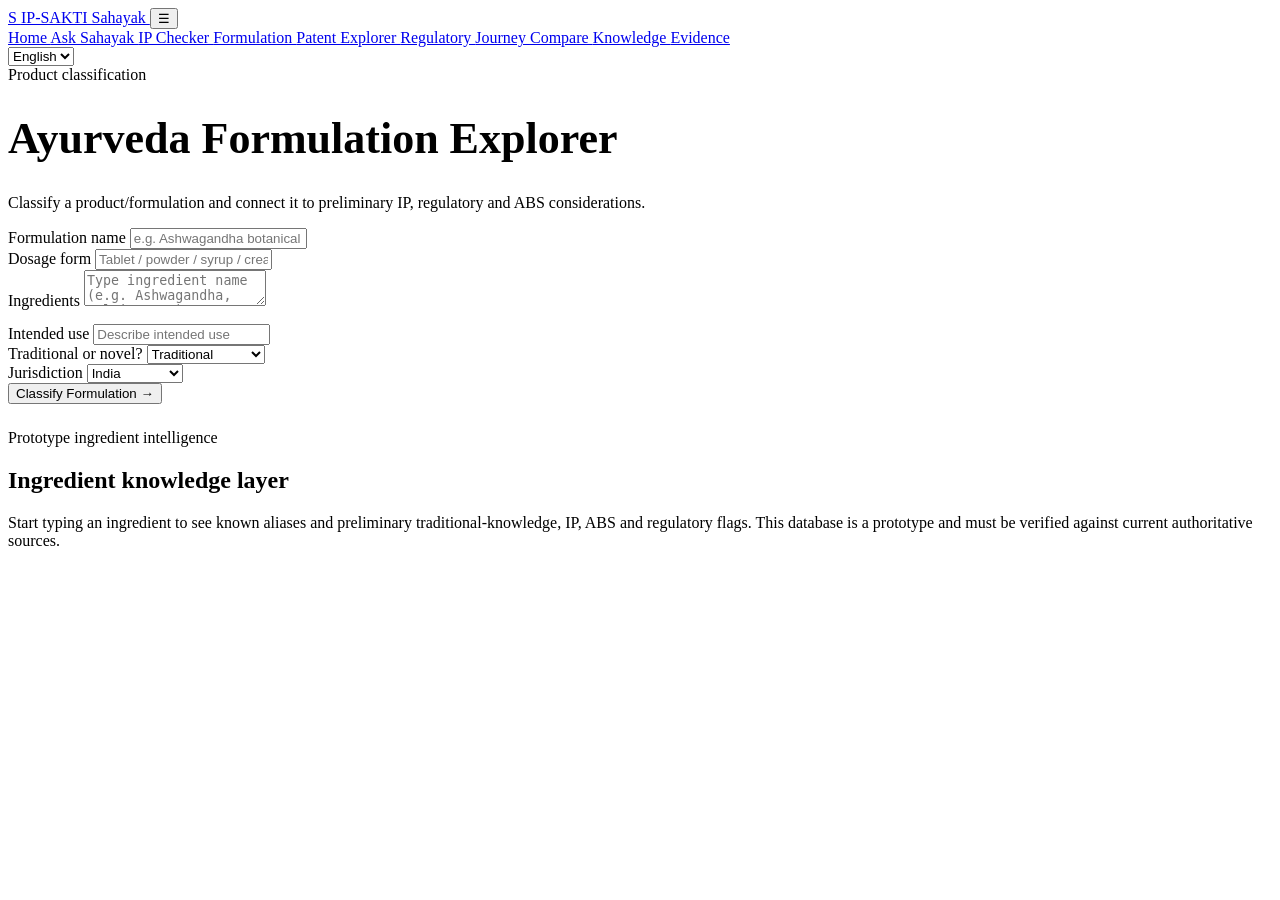
==== formulation.html @ 41cad44d "Add files via upload" ====
<!DOCTYPE html>
<html lang="en">
 <head>
  <meta charset="utf-8"/>
  <meta content="width=device-width,initial-scale=1" name="viewport"/>
  <title>
   Formulation Explorer | IP-SAKTI Sahayak
  </title>
  <meta content="IP-SAKTI Sahayak — source-grounded AI guidance for Ayurveda IP and regulatory pathways." name="description"/>
  <link href="css/style.css" rel="stylesheet"/>
 </head>
 <body>
  <header class="navbar">
   <div class="container nav-inner">
    <a class="brand" href="index.html">
     <span class="brand-mark">
      S
     </span>
     <span>
      IP-SAKTI Sahayak
     </span>
    </a>
    <button class="mobile-toggle">
     ☰
    </button>
    <nav class="nav-links">
     <a class="" href="index.html">
      Home
     </a>
     <a class="" href="ask-sahayak.html">
      Ask Sahayak
     </a>
     <a class="" href="ip-checker.html">
      IP Checker
     </a>
     <a class="active" href="formulation.html">
      Formulation
     </a>
     <a class="" href="patent-explorer.html">
      Patent Explorer
     </a>
     <a class="" href="regulatory-navigator.html">
      Regulatory
     </a>
     <a class="" href="regulatory-journey.html">
      Journey
     </a>
     <a class="" href="comparison.html">
      Compare
     </a>
     <a class="" href="knowledge-explorer.html">
      Knowledge
     </a>
     <a class="" href="evidence.html">
      Evidence
     </a>
    </nav>
    <select aria-label="Language" class="lang-select" id="language">
     <option>
      English
     </option>
     <option>
      हिन्दी
     </option>
    </select>
   </div>
  </header>
  <main class="section">
   <div class="container">
    <div class="section-head">
     <div>
      <div class="kicker">
       Product classification
      </div>
      <h1 style="font-size:44px">
       Ayurveda Formulation Explorer
      </h1>
      <p>
       Classify a product/formulation and connect it to preliminary IP, regulatory and ABS considerations.
      </p>
     </div>
    </div>
    <div class="card form-card">
     <div class="form-grid">
      <div class="field">
       <label>
        Formulation name
       </label>
       <input id="fName" placeholder="e.g. Ashwagandha botanical tablet"/>
      </div>
      <div class="field">
       <label>
        Dosage form
       </label>
       <input id="fDose" placeholder="Tablet / powder / syrup / cream"/>
      </div>
      <div class="field full">
       <label>
        Ingredients
       </label>
       <textarea id="fIngredients" placeholder="Type ingredient name (e.g. Ashwagandha, Tulsi, Neem)…"></textarea>
       <div id="ingredientSuggestions" style="display:grid;gap:6px;margin-top:6px">
       </div>
       <div id="ingredientChips" style="display:flex;gap:7px;flex-wrap:wrap;margin-top:8px">
       </div>
      </div>
      <div class="field">
       <label>
        Intended use
       </label>
       <input id="fUse" placeholder="Describe intended use"/>
      </div>
      <div class="field">
       <label>
        Traditional or novel?
       </label>
       <select id="fNovel">
        <option>
         Traditional
        </option>
        <option>
         Novel / modified
        </option>
        <option>
         Unknown
        </option>
       </select>
      </div>
      <div class="field">
       <label>
        Jurisdiction
       </label>
       <select id="fJurisdiction">
        <option>
         India
        </option>
        <option>
         International
        </option>
       </select>
      </div>
     </div>
     <button class="btn" id="fBtn">
      Classify Formulation →
     </button>
     <div class="result card" id="fResult">
     </div>
    </div>
   </div>
   <section class="section" style="padding:25px 0 0">
    <div class="container">
     <div class="card form-card">
      <div class="kicker">
       Prototype ingredient intelligence
      </div>
      <h2>
       Ingredient knowledge layer
      </h2>
      <p class="muted">
       Start typing an ingredient to see known aliases and preliminary traditional-knowledge, IP, ABS and regulatory flags. This database is a prototype and must be verified against current authoritative sources.
      </p>
     </div>
    </div>
   </section>
  </main>
  <!-- Shared API helpers: apiGet, apiPost, escapeHtml and source rendering -->
  <script src="js/main.js"></script>
  <script>
   let ingredientCatalog=[];
let selectedIngredients=[];

function renderIngredientChips(){
 const wrap=document.getElementById("ingredientChips");
 wrap.innerHTML=selectedIngredients.map(x=>`<span class="pill">${escapeHtml(x)} <button type="button" onclick="removeIngredient('${escapeHtml(x).replace(/'/g,"&#039;")}')" style="border:0;background:transparent;color:inherit;font-weight:900">×</button></span>`).join("");
}
function removeIngredient(name){
 selectedIngredients=selectedIngredients.filter(x=>x!==name);
 document.getElementById("fIngredients").value=selectedIngredients.join(", ");
 renderIngredientChips();
}
function showIngredientSuggestions(value){
 const box=document.getElementById("ingredientSuggestions");
 const q=value.trim().toLowerCase();
 if(!q){box.innerHTML="";return;}
 const matches=ingredientCatalog.filter(x=>
   (x.name+" "+x.aliases.join(" ")).toLowerCase().includes(q)
 ).slice(0,6);
 box.innerHTML=matches.map(x=>`<button type="button" class="source" style="display:block;width:100%;text-align:left;border:1px solid var(--border);background:#fff;cursor:pointer" onclick="pickIngredient('${escapeHtml(x.name).replace(/'/g,"&#039;")}')"><strong>${escapeHtml(x.name)}</strong><span class="muted">${escapeHtml(x.aliases.join(", "))}</span></button>`).join("");
}
function pickIngredient(name){
 if(!selectedIngredients.includes(name)) selectedIngredients.push(name);
 document.getElementById("fIngredients").value=selectedIngredients.join(", ");
 document.getElementById("ingredientSuggestions").innerHTML="";
 renderIngredientChips();
}
document.addEventListener("DOMContentLoaded",async()=>{
 try{
   const d=await apiGet("/ingredients"); ingredientCatalog=d.items||[];
 }catch(e){}
 document.getElementById("fIngredients").addEventListener("input",e=>showIngredientSuggestions(e.target.value));

 document.getElementById("fBtn").onclick=async()=>{
  const result=document.getElementById("fResult");
  result.classList.add("show");result.innerHTML='<div class="loading"><span class="dot"></span> Matching ingredients and classifying formulation…</div>';
  try{
   const d=await apiPost("/classify",{
    name:document.getElementById("fName").value,
    dosage_form:document.getElementById("fDose").value,
    ingredients:document.getElementById("fIngredients").value,
    intended_use:document.getElementById("fUse").value,
    novelty:document.getElementById("fNovel").value,
    jurisdiction:document.getElementById("fJurisdiction").value
   });
   const ingredientCards=(d.matched_ingredients||[]).map(x=>`
    <div class="card">
      <div class="result-header"><h3>🌿 ${escapeHtml(x.name)}</h3><span class="pill">Matched</span></div>
      <p class="muted"><b>Also known as:</b> ${escapeHtml(x.aliases.join(", "))}</p>
      <p class="muted"><b>Part used:</b> ${escapeHtml(x.part_used)} · <b>Common forms:</b> ${escapeHtml(x.common_forms.join(", "))}</p>
      <p><b>Traditional context:</b> ${escapeHtml(x.traditional_context)}</p>
      <p><b>IP:</b> ${escapeHtml(x.ip_flag)}</p>
      <p><b>ABS:</b> ${escapeHtml(x.abs_flag)}</p>
      <p><b>Regulatory:</b> ${escapeHtml(x.regulatory_flag)}</p>
    </div>`).join("");

   result.innerHTML=`<div class="result-header"><h2>${escapeHtml(d.category)}</h2><span class="pill">${escapeHtml(d.confidence)} confidence</span></div>
   <p>${escapeHtml(d.explanation)}</p>
   ${ingredientCards?`<h3 style="margin-top:22px">Detected ingredients</h3><div class="grid grid-2">${ingredientCards}</div>`:"<div class='notice' style='margin-top:20px'>No known ingredient was confidently matched in the prototype database. You can still enter the ingredient manually and verify it against authoritative sources.</div>"}
   <div class="grid grid-3" style="margin-top:20px">
     <div class="card"><h3>Regulatory</h3><p class="muted">${escapeHtml(d.regulatory)}</p></div>
     <div class="card"><h3>IP posture</h3><p class="muted">${escapeHtml(d.ip)}</p></div>
     <div class="card"><h3>ABS / TK</h3><p class="muted">${escapeHtml(d.abs)}</p></div>
   </div>
   <h3 style="margin-top:22px">Next steps</h3><ol>${d.next_steps.map(x=>`<li>${escapeHtml(x)}</li>`).join("")}</ol>
   ${sourcesHtml(d.sources)}`;
  }catch(e){result.innerHTML='<div class="notice">'+escapeHtml(e.message)+'</div>';}
 };
});
  </script>
 </body>
</html>
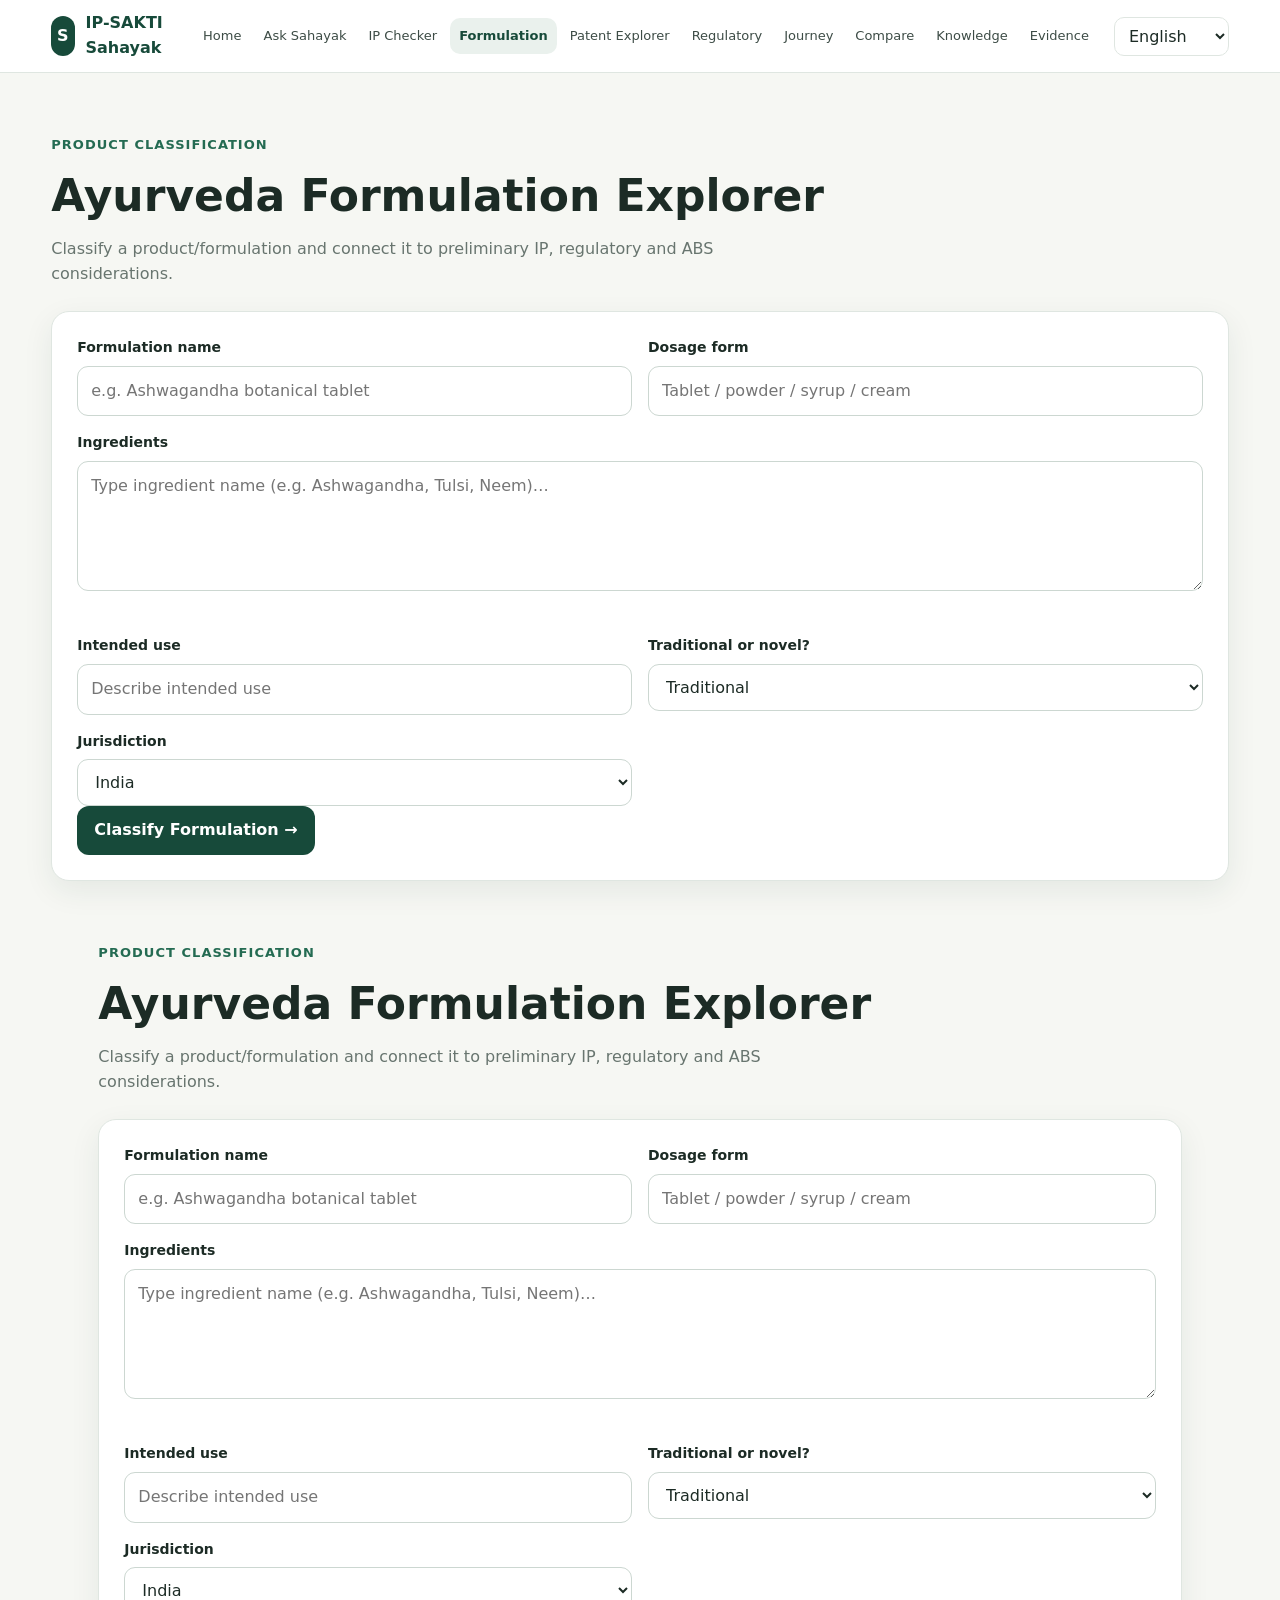
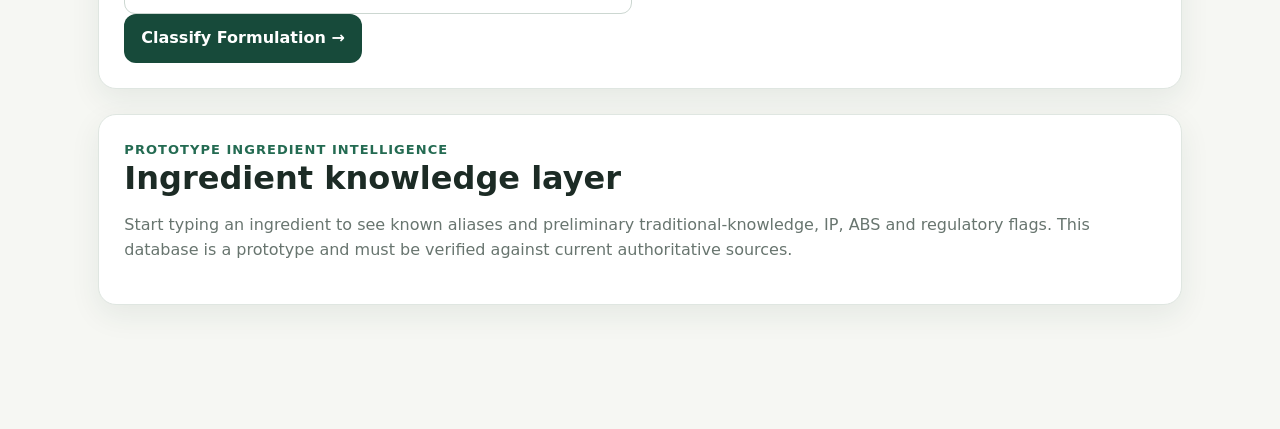
==== commit 2ef108be: "Update formulation.html" ====
--- a/formulation.html
+++ b/formulation.html
@@ -1,241 +1,1048 @@
 <!DOCTYPE html>
 <html lang="en">
- <head>
-  <meta charset="utf-8"/>
-  <meta content="width=device-width,initial-scale=1" name="viewport"/>
+
+<head>
+  <meta charset="utf-8">
+  <meta
+    content="width=device-width,initial-scale=1"
+    name="viewport"
+  >
+
   <title>
-   Formulation Explorer | IP-SAKTI Sahayak
+    Formulation Explorer | IP-SAKTI Sahayak
   </title>
-  <meta content="IP-SAKTI Sahayak — source-grounded AI guidance for Ayurveda IP and regulatory pathways." name="description"/>
-  <link href="css/style.css" rel="stylesheet"/>
- </head>
- <body>
+
+  <meta
+    content="IP-SAKTI Sahayak — source-grounded AI guidance for Ayurveda IP and regulatory pathways."
+    name="description"
+  >
+
+  <link
+    href="css/style.css"
+    rel="stylesheet"
+  >
+</head>
+
+
+<body>
+
+  <!-- =========================
+       NAVBAR
+       ========================= -->
+
   <header class="navbar">
-   <div class="container nav-inner">
-    <a class="brand" href="index.html">
-     <span class="brand-mark">
-      S
-     </span>
-     <span>
-      IP-SAKTI Sahayak
-     </span>
-    </a>
-    <button class="mobile-toggle">
-     ☰
-    </button>
-    <nav class="nav-links">
-     <a class="" href="index.html">
-      Home
-     </a>
-     <a class="" href="ask-sahayak.html">
-      Ask Sahayak
-     </a>
-     <a class="" href="ip-checker.html">
-      IP Checker
-     </a>
-     <a class="active" href="formulation.html">
-      Formulation
-     </a>
-     <a class="" href="patent-explorer.html">
-      Patent Explorer
-     </a>
-     <a class="" href="regulatory-navigator.html">
-      Regulatory
-     </a>
-     <a class="" href="regulatory-journey.html">
-      Journey
-     </a>
-     <a class="" href="comparison.html">
-      Compare
-     </a>
-     <a class="" href="knowledge-explorer.html">
-      Knowledge
-     </a>
-     <a class="" href="evidence.html">
-      Evidence
-     </a>
-    </nav>
-    <select aria-label="Language" class="lang-select" id="language">
-     <option>
-      English
-     </option>
-     <option>
-      हिन्दी
-     </option>
-    </select>
-   </div>
+
+    <div class="container nav-inner">
+
+      <a
+        class="brand"
+        href="index.html"
+      >
+        <span class="brand-mark">
+          S
+        </span>
+
+        <span>
+          IP-SAKTI Sahayak
+        </span>
+      </a>
+
+
+      <button
+        class="mobile-toggle"
+        type="button"
+      >
+        ☰
+      </button>
+
+
+      <nav class="nav-links">
+
+        <a href="index.html">
+          Home
+        </a>
+
+        <a href="ask-sahayak.html">
+          Ask Sahayak
+        </a>
+
+        <a href="ip-checker.html">
+          IP Checker
+        </a>
+
+        <a
+          class="active"
+          href="formulation.html"
+        >
+          Formulation
+        </a>
+
+        <a href="patent-explorer.html">
+          Patent Explorer
+        </a>
+
+        <a href="regulatory-navigator.html">
+          Regulatory
+        </a>
+
+        <a href="regulatory-journey.html">
+          Journey
+        </a>
+
+        <a href="comparison.html">
+          Compare
+        </a>
+
+        <a href="knowledge-explorer.html">
+          Knowledge
+        </a>
+
+        <a href="evidence.html">
+          Evidence
+        </a>
+
+      </nav>
+
+
+      <select
+        aria-label="Language"
+        class="lang-select"
+        id="language"
+      >
+        <option value="English">
+          English
+        </option>
+
+        <option value="Hindi">
+          हिन्दी
+        </option>
+      </select>
+
+    </div>
+
   </header>
+
+
+  <!-- =========================
+       MAIN CONTENT
+       ========================= -->
+
   <main class="section">
-   <div class="container">
-    <div class="section-head">
-     <div>
-      <div class="kicker">
-       Product classification
+
+    <div class="container">
+
+      <div class="section-head">
+
+        <div>
+
+          <div class="kicker">
+            Product classification
+          </div>
+
+          <h1 style="font-size:44px">
+            Ayurveda Formulation Explorer
+          </h1>
+
+          <p>
+            Classify a product/formulation and connect it
+            to preliminary IP, regulatory and ABS considerations.
+          </p>
+
+        </div>
+
       </div>
-      <h1 style="font-size:44px">
-       Ayurveda Formulation Explorer
-      </h1>
-      <p>
-       Classify a product/formulation and connect it to preliminary IP, regulatory and ABS considerations.
-      </p>
-     </div>
+
+
+      <!-- =========================
+           FORMULATION FORM
+           ========================= -->
+
+      <div class="card form-card">
+
+        <div class="form-grid">
+
+
+          <!-- FORMULATION NAME -->
+
+          <div class="field">
+
+            <label>
+              Formulation name
+            </label>
+
+            <input
+              id="fName"
+              type="text"
+              placeholder="e.g. Ashwagandha botanical tablet"
+            >
+
+          </div>
+
+
+          <!-- DOSAGE FORM -->
+
+          <div class="field">
+
+            <label>
+              Dosage form
+            </label>
+
+            <input
+              id="fDose"
+              type="text"
+              placeholder="Tablet / powder / syrup / cream"
+            >
+
+          </div>
+
+
+          <!-- INGREDIENTS -->
+
+          <div class="field full">
+
+            <label>
+              Ingredients
+            </label>
+
+            <textarea
+              id="fIngredients"
+              placeholder="Type ingredient name (e.g. Ashwagandha, Tulsi, Neem)…"
+            ></textarea>
+
+
+            <div
+              id="ingredientSuggestions"
+              style="display:grid;gap:6px;margin-top:6px"
+            >
+            </div>
+
+
+            <div
+              id="ingredientChips"
+              style="display:flex;gap:7px;flex-wrap:wrap;margin-top:8px"
+            >
+            </div>
+
+          </div>
+
+
+          <!-- INTENDED USE -->
+
+          <div class="field">
+
+            <label>
+              Intended use
+            </label>
+
+            <input
+              id="fUse"
+              type="text"
+              placeholder="Describe intended use"
+            >
+
+          </div>
+
+
+          <!-- NOVELTY -->
+
+          <div class="field">
+
+            <label>
+              Traditional or novel?
+            </label>
+
+            <select id="fNovel">
+
+              <option value="Traditional">
+                Traditional
+              </option>
+
+              <option value="Novel / modified">
+                Novel / modified
+              </option>
+
+              <option value="Unknown">
+                Unknown
+              </option>
+
+            </select>
+
+          </div>
+
+
+          <!-- JURISDICTION -->
+
+          <div class="field">
+
+            <label>
+              Jurisdiction
+            </label>
+
+            <select id="fJurisdiction">
+
+              <option value="India">
+                India
+              </option>
+
+              <option value="International">
+                International
+              </option>
+
+            </select>
+
+          </div>
+
+        </div>
+
+
+        <!-- CLASSIFY BUTTON -->
+
+        <button
+          class="btn"
+          id="fBtn"
+          type="button"
+        >
+          Classify Formulation →
+        </button>
+
+
+        <!-- RESULT CONTAINER -->
+
+        <div
+          class="result card"
+          id="fResult"
+        >
+        </div>
+
+      </div>
+     <main class="section">
+    <div class="container">
+
+      <div class="section-head">
+        <div>
+          <div class="kicker">Product classification</div>
+
+          <h1 style="font-size:44px">
+            Ayurveda Formulation Explorer
+          </h1>
+
+          <p>
+            Classify a product/formulation and connect it to preliminary
+            IP, regulatory and ABS considerations.
+          </p>
+        </div>
+      </div>
+
+      <div class="card form-card">
+
+        <div class="form-grid">
+
+          <!-- FORMULATION NAME -->
+          <div class="field">
+            <label for="fName">
+              Formulation name
+            </label>
+
+            <input
+              id="fName"
+              type="text"
+              placeholder="e.g. Ashwagandha botanical tablet"
+            />
+          </div>
+
+
+          <!-- DOSAGE FORM -->
+          <div class="field">
+            <label for="fDose">
+              Dosage form
+            </label>
+
+            <input
+              id="fDose"
+              type="text"
+              placeholder="Tablet / powder / syrup / cream"
+            />
+          </div>
+
+
+          <!-- INGREDIENTS -->
+          <div class="field full">
+
+            <label for="fIngredients">
+              Ingredients
+            </label>
+
+            <textarea
+              id="fIngredients"
+              placeholder="Type ingredient name (e.g. Ashwagandha, Tulsi, Neem)…"
+            ></textarea>
+
+            <div
+              id="ingredientSuggestions"
+              style="display:grid;gap:6px;margin-top:6px"
+            ></div>
+
+            <div
+              id="ingredientChips"
+              style="display:flex;gap:7px;flex-wrap:wrap;margin-top:8px"
+            ></div>
+
+          </div>
+
+
+          <!-- INTENDED USE -->
+          <div class="field">
+
+            <label for="fUse">
+              Intended use
+            </label>
+
+            <input
+              id="fUse"
+              type="text"
+              placeholder="Describe intended use"
+            />
+
+          </div>
+
+
+          <!-- NOVELTY -->
+          <div class="field">
+
+            <label for="fNovel">
+              Traditional or novel?
+            </label>
+
+            <select id="fNovel">
+              <option value="Traditional">
+                Traditional
+              </option>
+
+              <option value="Novel / modified">
+                Novel / modified
+              </option>
+
+              <option value="Unknown">
+                Unknown
+              </option>
+            </select>
+
+          </div>
+
+
+          <!-- JURISDICTION -->
+          <div class="field">
+
+            <label for="fJurisdiction">
+              Jurisdiction
+            </label>
+
+            <select id="fJurisdiction">
+              <option value="India">
+                India
+              </option>
+
+              <option value="International">
+                International
+              </option>
+            </select>
+
+          </div>
+
+        </div>
+
+
+        <!-- CLASSIFY BUTTON -->
+        <button
+          class="btn"
+          id="fBtn"
+          type="button"
+        >
+          Classify Formulation →
+        </button>
+
+
+        <!-- RESULT -->
+        <div
+          class="result card"
+          id="fResult"
+        ></div>
+
+      </div>
+
     </div>
-    <div class="card form-card">
-     <div class="form-grid">
-      <div class="field">
-       <label>
-        Formulation name
-       </label>
-       <input id="fName" placeholder="e.g. Ashwagandha botanical tablet"/>
+      <!-- =========================
+         INGREDIENT KNOWLEDGE LAYER
+         ========================= -->
+
+    <section
+      class="section"
+      style="padding:25px 0 0"
+    >
+
+      <div class="container">
+
+        <div class="card form-card">
+
+          <div class="kicker">
+            Prototype ingredient intelligence
+          </div>
+
+          <h2>
+            Ingredient knowledge layer
+          </h2>
+
+          <p class="muted">
+            Start typing an ingredient to see known aliases and
+            preliminary traditional-knowledge, IP, ABS and
+            regulatory flags.
+            This database is a prototype and must be verified
+            against current authoritative sources.
+          </p>
+
+        </div>
+
       </div>
-      <div class="field">
-       <label>
-        Dosage form
-       </label>
-       <input id="fDose" placeholder="Tablet / powder / syrup / cream"/>
+
+    </section>
+
+  </main>
+
+
+  <!-- =========================
+       JAVASCRIPT
+       ========================= -->
+
+  <script src="js/main.js"></script>
+
+  <script>
+   <script>
+let ingredientCatalog = [];
+let selectedIngredients = [];
+
+
+/* =========================
+   INGREDIENT CHIPS
+   ========================= */
+
+function renderIngredientChips() {
+  const wrap = document.getElementById("ingredientChips");
+
+  if (!wrap) return;
+
+  wrap.innerHTML = selectedIngredients.map(x => `
+    <span class="pill">
+      ${escapeHtml(x)}
+
+      <button
+        type="button"
+        onclick="removeIngredient('${escapeHtml(x).replace(/'/g, "&#039;")}')"
+        style="border:0;background:transparent;color:inherit;font-weight:900;cursor:pointer"
+      >
+        ×
+      </button>
+    </span>
+  `).join("");
+}
+
+
+function removeIngredient(name) {
+
+  selectedIngredients =
+    selectedIngredients.filter(x => x !== name);
+
+  const input = document.getElementById("fIngredients");
+
+  if (input) {
+    input.value = selectedIngredients.join(", ");
+  }
+
+  renderIngredientChips();
+}
+
+
+/* =========================
+   INGREDIENT SUGGESTIONS
+   ========================= */
+
+function showIngredientSuggestions(value) {
+
+  const box =
+    document.getElementById("ingredientSuggestions");
+
+  if (!box) return;
+
+  const q = value.trim().toLowerCase();
+
+  if (!q) {
+    box.innerHTML = "";
+    return;
+  }
+
+  const matches = Array.isArray(ingredientCatalog)
+    ? ingredientCatalog.filter(x => {
+
+        const name = String(x.name || "");
+
+        const aliases = Array.isArray(x.aliases)
+          ? x.aliases.join(" ")
+          : String(x.aliases || "");
+
+        return (name + " " + aliases)
+          .toLowerCase()
+          .includes(q);
+
+      }).slice(0, 6)
+    : [];
+
+
+  box.innerHTML = matches.map(x => {
+
+    const name = String(x.name || "");
+
+    const aliases = Array.isArray(x.aliases)
+      ? x.aliases.join(", ")
+      : String(x.aliases || "");
+
+    return `
+      <button
+        type="button"
+        class="source"
+        style="
+          display:block;
+          width:100%;
+          text-align:left;
+          border:1px solid var(--border);
+          background:#fff;
+          cursor:pointer
+        "
+        onclick="pickIngredient('${escapeHtml(name).replace(/'/g, "&#039;")}')"
+      >
+
+        <strong>${escapeHtml(name)}</strong>
+
+        <span class="muted">
+          ${escapeHtml(aliases)}
+        </span>
+
+      </button>
+    `;
+
+  }).join("");
+}
+
+
+function pickIngredient(name) {
+
+  if (!selectedIngredients.includes(name)) {
+    selectedIngredients.push(name);
+  }
+
+  const input = document.getElementById("fIngredients");
+
+  if (input) {
+    input.value = selectedIngredients.join(", ");
+  }
+
+  const suggestions =
+    document.getElementById("ingredientSuggestions");
+
+  if (suggestions) {
+    suggestions.innerHTML = "";
+  }
+
+  renderIngredientChips();
+}
+
+
+/* =========================
+   PAGE INITIALIZATION
+   ========================= */
+
+document.addEventListener("DOMContentLoaded", async () => {
+
+  /* Load ingredient database */
+
+  try {
+
+    const d = await apiGet("/ingredients");
+
+    ingredientCatalog =
+      Array.isArray(d.items)
+        ? d.items
+        : [];
+
+  } catch (e) {
+
+    ingredientCatalog = [];
+
+  }
+
+
+  /* Ingredient input */
+
+  const ingredientInput =
+    document.getElementById("fIngredients");
+
+  if (ingredientInput) {
+
+    ingredientInput.addEventListener(
+      "input",
+      e => showIngredientSuggestions(e.target.value)
+    );
+
+  }
+
+
+  /* =========================
+     FORMULATION CHECK BUTTON
+     ========================= */
+
+  const button =
+    document.getElementById("fBtn");
+
+  if (!button) return;
+
+
+  button.onclick = async () => {
+
+    const result =
+      document.getElementById("fResult");
+
+    if (!result) return;
+
+
+    /* Loading */
+
+    result.classList.add("show");
+
+    result.innerHTML = `
+      <div class="loading">
+        <span class="dot"></span>
+
+        Matching ingredients and
+        classifying formulation…
       </div>
-      <div class="field full">
-       <label>
-        Ingredients
-       </label>
-       <textarea id="fIngredients" placeholder="Type ingredient name (e.g. Ashwagandha, Tulsi, Neem)…"></textarea>
-       <div id="ingredientSuggestions" style="display:grid;gap:6px;margin-top:6px">
-       </div>
-       <div id="ingredientChips" style="display:flex;gap:7px;flex-wrap:wrap;margin-top:8px">
-       </div>
-      </div>
-      <div class="field">
-       <label>
-        Intended use
-       </label>
-       <input id="fUse" placeholder="Describe intended use"/>
-      </div>
-      <div class="field">
-       <label>
-        Traditional or novel?
-       </label>
-       <select id="fNovel">
-        <option>
-         Traditional
-        </option>
-        <option>
-         Novel / modified
-        </option>
-        <option>
-         Unknown
-        </option>
-       </select>
-      </div>
-      <div class="field">
-       <label>
-        Jurisdiction
-       </label>
-       <select id="fJurisdiction">
-        <option>
-         India
-        </option>
-        <option>
-         International
-        </option>
-       </select>
-      </div>
-     </div>
-     <button class="btn" id="fBtn">
-      Classify Formulation →
-     </button>
-     <div class="result card" id="fResult">
-     </div>
+    `;
+
+
+    try {
+
+      /* =========================
+         SEND REQUEST
+         ========================= */
+
+      const d = await apiPost("/classify", {
+
+        name:
+          document.getElementById("fName")?.value || "",
+
+        dosage_form:
+          document.getElementById("fDose")?.value || "",
+
+        ingredients:
+          document.getElementById("fIngredients")?.value || "",
+
+        intended_use:
+          document.getElementById("fUse")?.value || "",
+
+        novelty:
+          document.getElementById("fNovel")?.value || "",
+
+        jurisdiction:
+          document.getElementById("fJurisdiction")?.value || "",
+
+        language:
+          currentLanguage()
+
+      });
+
+
+      /* =========================
+         SAFE ARRAY HANDLING
+         ========================= */
+
+      const matchedIngredients =
+        Array.isArray(d.matched_ingredients)
+          ? d.matched_ingredients
+          : [];
+
+
+      const nextSteps =
+        Array.isArray(d.next_steps)
+          ? d.next_steps
+          : (
+              Array.isArray(d.steps)
+                ? d.steps
+                : []
+            );
+
+
+      const sources =
+        Array.isArray(d.sources)
+          ? d.sources
+          : [];
+
+
+      /* =========================
+         INGREDIENT CARDS
+         ========================= */
+
+      const ingredientCards =
+        matchedIngredients.map(x => {
+
+          const aliases =
+            Array.isArray(x.aliases)
+              ? x.aliases.join(", ")
+              : String(x.aliases || "—");
+
+
+          const commonForms =
+            Array.isArray(x.common_forms)
+              ? x.common_forms.join(", ")
+              : String(x.common_forms || "—");
+
+
+          return `
+            <div class="card">
+
+              <div class="result-header">
+
+                <h3>
+                  🌿 ${escapeHtml(x.name || "Unknown ingredient")}
+                </h3>
+
+                <span class="pill">
+                  Matched
+                </span>
+
+              </div>
+
+
+              <p class="muted">
+
+                <b>Also known as:</b>
+                ${escapeHtml(aliases)}
+
+              </p>
+
+
+              <p class="muted">
+
+                <b>Part used:</b>
+                ${escapeHtml(x.part_used || "—")}
+
+                ·
+
+                <b>Common forms:</b>
+                ${escapeHtml(commonForms)}
+
+              </p>
+
+
+              <p>
+
+                <b>Traditional context:</b>
+                ${escapeHtml(x.traditional_context || "—")}
+
+              </p>
+
+
+              <p>
+
+                <b>IP:</b>
+                ${escapeHtml(x.ip_flag || "—")}
+
+              </p>
+
+
+              <p>
+
+                <b>ABS:</b>
+                ${escapeHtml(x.abs_flag || "—")}
+
+              </p>
+
+
+              <p>
+
+                <b>Regulatory:</b>
+                ${escapeHtml(x.regulatory_flag || "—")}
+
+              </p>
+
+            </div>
+          `;
+
+        }).join("");
+
+
+      /* =========================
+         DETECTED INGREDIENT SECTION
+         ========================= */
+
+      const ingredientSection =
+        ingredientCards
+          ? `
+            <h3 style="margin-top:22px">
+              Detected ingredients
+            </h3>
+
+            <div class="grid grid-2">
+              ${ingredientCards}
+            </div>
+          `
+          : `
+            <div
+              class="notice"
+              style="margin-top:20px"
+            >
+              No known ingredient was confidently
+              matched in the prototype database.
+              You can still enter the ingredient manually
+              and verify it against authoritative sources.
+            </div>
+          `;
+
+
+      /* =========================
+         NEXT STEPS
+         ========================= */
+
+      const nextStepsHtml =
+        nextSteps.length
+          ? `
+            <h3 style="margin-top:22px">
+              Next steps
+            </h3>
+
+            <ol>
+              ${
+                nextSteps.map(x =>
+                  `<li>${escapeHtml(x)}</li>`
+                ).join("")
+              }
+            </ol>
+          `
+          : "";
+
+
+      /* =========================
+         FINAL RESULT
+         ========================= */
+
+      result.innerHTML = `
+
+        <div class="result-header">
+
+          <h2>
+            ${escapeHtml(
+              d.category || "Preliminary formulation assessment"
+            )}
+          </h2>
+
+          <span class="pill">
+            ${escapeHtml(
+              d.confidence || "Preliminary"
+            )}
+            confidence
+          </span>
+
+        </div>
+
+
+        <p>
+          ${escapeHtml(
+            d.explanation ||
+            "This is a preliminary, source-grounded assessment."
+          )}
+        </p>
+
+
+        ${ingredientSection}
+
+
+        <div
+          class="grid grid-3"
+          style="margin-top:20px"
+        >
+
+          <div class="card">
+
+            <h3>
+              Regulatory
+            </h3>
+
+            <p class="muted">
+              ${escapeHtml(
+                d.regulatory || "Not specified"
+              )}
+            </p>
+
+          </div>
+
+
+          <div class="card">
+
+            <h3>
+              IP posture
+            </h3>
+
+            <p class="muted">
+              ${escapeHtml(
+                d.ip || "Not specified"
+              )}
+            </p>
+
+          </div>
+
+
+          <div class="card">
+
+            <h3>
+              ABS / TK
+            </h3>
+
+            <p class="muted">
+              ${escapeHtml(
+                d.abs || "Not specified"
+              )}
+            </p>
+
+          </div>
+
+        </div>
+
+
+        ${nextStepsHtml}
+
+
+        ${sourcesHtml(sources)}
+
+      `;
+
+
+      translateDynamicContent();
+
+
+    } catch (e) {
+
+      result.innerHTML = `
+        <div class="notice">
+          ${escapeHtml(
+            e.message || "Something went wrong."
+          )}
+        </div>
+      `;
+
+    }
+
+  };
+
+});
+</script>
+
+</body>
+</html>
+
     </div>
-   </div>
-   <section class="section" style="padding:25px 0 0">
-    <div class="container">
-     <div class="card form-card">
-      <div class="kicker">
-       Prototype ingredient intelligence
-      </div>
-      <h2>
-       Ingredient knowledge layer
-      </h2>
-      <p class="muted">
-       Start typing an ingredient to see known aliases and preliminary traditional-knowledge, IP, ABS and regulatory flags. This database is a prototype and must be verified against current authoritative sources.
-      </p>
-     </div>
-    </div>
-   </section>
-  </main>
-  <!-- Shared API helpers: apiGet, apiPost, escapeHtml and source rendering -->
-  <script src="js/main.js"></script>
-  <script>
-   let ingredientCatalog=[];
-let selectedIngredients=[];
-
-function renderIngredientChips(){
- const wrap=document.getElementById("ingredientChips");
- wrap.innerHTML=selectedIngredients.map(x=>`<span class="pill">${escapeHtml(x)} <button type="button" onclick="removeIngredient('${escapeHtml(x).replace(/'/g,"&#039;")}')" style="border:0;background:transparent;color:inherit;font-weight:900">×</button></span>`).join("");
-}
-function removeIngredient(name){
- selectedIngredients=selectedIngredients.filter(x=>x!==name);
- document.getElementById("fIngredients").value=selectedIngredients.join(", ");
- renderIngredientChips();
-}
-function showIngredientSuggestions(value){
- const box=document.getElementById("ingredientSuggestions");
- const q=value.trim().toLowerCase();
- if(!q){box.innerHTML="";return;}
- const matches=ingredientCatalog.filter(x=>
-   (x.name+" "+x.aliases.join(" ")).toLowerCase().includes(q)
- ).slice(0,6);
- box.innerHTML=matches.map(x=>`<button type="button" class="source" style="display:block;width:100%;text-align:left;border:1px solid var(--border);background:#fff;cursor:pointer" onclick="pickIngredient('${escapeHtml(x.name).replace(/'/g,"&#039;")}')"><strong>${escapeHtml(x.name)}</strong><span class="muted">${escapeHtml(x.aliases.join(", "))}</span></button>`).join("");
-}
-function pickIngredient(name){
- if(!selectedIngredients.includes(name)) selectedIngredients.push(name);
- document.getElementById("fIngredients").value=selectedIngredients.join(", ");
- document.getElementById("ingredientSuggestions").innerHTML="";
- renderIngredientChips();
-}
-document.addEventListener("DOMContentLoaded",async()=>{
- try{
-   const d=await apiGet("/ingredients"); ingredientCatalog=d.items||[];
- }catch(e){}
- document.getElementById("fIngredients").addEventListener("input",e=>showIngredientSuggestions(e.target.value));
-
- document.getElementById("fBtn").onclick=async()=>{
-  const result=document.getElementById("fResult");
-  result.classList.add("show");result.innerHTML='<div class="loading"><span class="dot"></span> Matching ingredients and classifying formulation…</div>';
-  try{
-   const d=await apiPost("/classify",{
-    name:document.getElementById("fName").value,
-    dosage_form:document.getElementById("fDose").value,
-    ingredients:document.getElementById("fIngredients").value,
-    intended_use:document.getElementById("fUse").value,
-    novelty:document.getElementById("fNovel").value,
-    jurisdiction:document.getElementById("fJurisdiction").value
-   });
-   const ingredientCards=(d.matched_ingredients||[]).map(x=>`
-    <div class="card">
-      <div class="result-header"><h3>🌿 ${escapeHtml(x.name)}</h3><span class="pill">Matched</span></div>
-      <p class="muted"><b>Also known as:</b> ${escapeHtml(x.aliases.join(", "))}</p>
-      <p class="muted"><b>Part used:</b> ${escapeHtml(x.part_used)} · <b>Common forms:</b> ${escapeHtml(x.common_forms.join(", "))}</p>
-      <p><b>Traditional context:</b> ${escapeHtml(x.traditional_context)}</p>
-      <p><b>IP:</b> ${escapeHtml(x.ip_flag)}</p>
-      <p><b>ABS:</b> ${escapeHtml(x.abs_flag)}</p>
-      <p><b>Regulatory:</b> ${escapeHtml(x.regulatory_flag)}</p>
-    </div>`).join("");
-
-   result.innerHTML=`<div class="result-header"><h2>${escapeHtml(d.category)}</h2><span class="pill">${escapeHtml(d.confidence)} confidence</span></div>
-   <p>${escapeHtml(d.explanation)}</p>
-   ${ingredientCards?`<h3 style="margin-top:22px">Detected ingredients</h3><div class="grid grid-2">${ingredientCards}</div>`:"<div class='notice' style='margin-top:20px'>No known ingredient was confidently matched in the prototype database. You can still enter the ingredient manually and verify it against authoritative sources.</div>"}
-   <div class="grid grid-3" style="margin-top:20px">
-     <div class="card"><h3>Regulatory</h3><p class="muted">${escapeHtml(d.regulatory)}</p></div>
-     <div class="card"><h3>IP posture</h3><p class="muted">${escapeHtml(d.ip)}</p></div>
-     <div class="card"><h3>ABS / TK</h3><p class="muted">${escapeHtml(d.abs)}</p></div>
-   </div>
-   <h3 style="margin-top:22px">Next steps</h3><ol>${d.next_steps.map(x=>`<li>${escapeHtml(x)}</li>`).join("")}</ol>
-   ${sourcesHtml(d.sources)}`;
-  }catch(e){result.innerHTML='<div class="notice">'+escapeHtml(e.message)+'</div>';}
- };
-});
-  </script>
- </body>
-</html>
-
--- a/css/style.css
+++ b/css/style.css
@@ -0,0 +1,230 @@
+:root{
+  --primary:#174a3a;
+  --primary-2:#246b52;
+  --accent:#d99b42;
+  --bg:#f6f7f3;
+  --card:#ffffff;
+  --text:#1c2b25;
+  --muted:#68756f;
+  --border:#dfe6e1;
+  --danger:#a94a45;
+  --shadow:0 10px 30px rgba(22,58,45,.08);
+  --radius:18px;
+}
+
+*{box-sizing:border-box}
+
+html{scroll-behavior:smooth}
+
+body{
+  margin:0;font-family:Inter,system-ui,-apple-system,Segoe UI,Roboto,Arial,sans-serif;
+  background:var(--bg);color:var(--text);line-height:1.55
+}
+
+a{text-decoration:none;color:inherit}
+
+button,input,textarea,select{font:inherit}
+
+button{cursor:pointer}
+
+.container{width:min(1180px,92%);margin:auto}
+
+.navbar{
+  position:sticky;top:0;z-index:50;background:rgba(255,255,255,.94);
+  backdrop-filter:blur(12px);border-bottom:1px solid var(--border)
+}
+
+.nav-inner{
+  min-height:72px;display:flex;align-items:center;justify-content:space-between;gap:16px;
+  position:relative
+}
+
+.brand{display:flex;align-items:center;gap:11px;font-weight:800;color:var(--primary)}
+
+.brand-mark{
+  width:40px;height:40px;border-radius:12px;background:var(--primary);color:#fff;
+  display:grid;place-items:center;font-weight:900
+}
+
+.nav-links{display:flex;align-items:center;gap:4px;flex-wrap:nowrap;white-space:nowrap}
+
+.nav-links a{padding:8px 9px;border-radius:10px;font-size:13px;color:#3d4c46;white-space:nowrap}
+
+.nav-links a:hover,.nav-links a.active{background:#eaf1ed;color:var(--primary);font-weight:700}
+
+.lang-select{border:1px solid var(--border);background:#fff;border-radius:10px;padding:8px 10px}
+
+.hero{padding:76px 0 55px;background:linear-gradient(135deg,#edf5f0,#fbfaf5)}
+
+.hero-grid{display:grid;grid-template-columns:1.25fr .75fr;gap:42px;align-items:center}
+
+.badge{display:inline-flex;padding:7px 11px;border-radius:999px;background:#e2eee8;color:var(--primary);font-size:13px;font-weight:800}
+
+h1{font-size:clamp(38px,5vw,64px);line-height:1.05;margin:18px 0}
+
+h2{font-size:32px;line-height:1.15;margin:0 0 14px}
+
+h3{margin:0 0 8px}
+
+.lead{font-size:18px;color:#52625b;max-width:720px}
+
+.hero-actions{display:flex;gap:12px;flex-wrap:wrap;margin-top:25px}
+
+.btn{
+  border:0;border-radius:12px;padding:12px 17px;font-weight:750;
+  background:var(--primary);color:#fff;display:inline-flex;align-items:center;justify-content:center;gap:8px
+}
+
+.btn:hover{filter:brightness(.95)}
+
+.btn.secondary{background:#fff;color:var(--primary);border:1px solid var(--border)}
+
+.btn.accent{background:var(--accent);color:#fff}
+
+.btn.small{padding:9px 12px;font-size:13px}
+
+.hero-card,.card{
+  background:var(--card);border:1px solid var(--border);border-radius:var(--radius);box-shadow:var(--shadow)
+}
+
+.hero-card{padding:25px}
+
+.hero-card .mini-row{display:flex;justify-content:space-between;padding:13px 0;border-bottom:1px solid var(--border)}
+
+.hero-card .mini-row:last-child{border-bottom:0}
+
+.section{padding:62px 0}
+
+.section-head{display:flex;justify-content:space-between;align-items:end;gap:20px;margin-bottom:24px}
+
+.section-head p{color:var(--muted);margin:0;max-width:680px}
+
+.grid{display:grid;gap:18px}
+
+.grid-3{grid-template-columns:repeat(3,1fr)}
+
+.grid-4{grid-template-columns:repeat(4,1fr)}
+
+.card{padding:21px}
+
+.module-card{transition:.2s transform,.2s box-shadow}
+
+.module-card:hover{transform:translateY(-3px);box-shadow:0 16px 35px rgba(22,58,45,.12)}
+
+.icon{font-size:27px;margin-bottom:12px}
+
+.muted{color:var(--muted)}
+
+.kicker{font-size:13px;font-weight:800;text-transform:uppercase;letter-spacing:.08em;color:var(--primary-2)}
+
+.form-card{padding:25px}
+
+.form-grid{display:grid;grid-template-columns:repeat(2,1fr);gap:16px}
+
+.field{display:flex;flex-direction:column;gap:7px}
+
+.field.full{grid-column:1/-1}
+
+label{font-weight:700;font-size:14px}
+
+input,textarea,select{
+  width:100%;padding:12px 13px;border:1px solid #ccd7d1;border-radius:11px;
+  background:#fff;outline:none;color:var(--text)
+}
+
+input:focus,textarea:focus,select:focus{border-color:var(--primary-2);box-shadow:0 0 0 3px #e6f0eb}
+
+textarea{min-height:130px;resize:vertical}
+
+.result{margin-top:20px;display:none}
+
+.result.show{display:block}
+
+.result-header{display:flex;justify-content:space-between;gap:15px;align-items:center}
+
+.pill{display:inline-flex;align-items:center;gap:5px;padding:6px 10px;border-radius:999px;background:#eaf1ed;color:var(--primary);font-size:12px;font-weight:800}
+
+.pill.warn{background:#fff2d8;color:#8a5a13}
+
+.pill.danger{background:#f8e5e3;color:#8c3d38}
+
+.answer{white-space:pre-wrap}
+
+.source{
+  border:1px solid var(--border);border-radius:13px;padding:14px;margin-top:10px;background:#fbfcfa
+}
+
+.source strong{display:block;color:var(--primary)}
+
+.timeline{display:grid;gap:0}
+
+.step{display:grid;grid-template-columns:45px 1fr;gap:15px;position:relative;padding-bottom:25px}
+
+.step:not(:last-child):before{content:"";position:absolute;left:21px;top:43px;bottom:0;width:2px;background:#d8e3dd}
+
+.step-no{width:43px;height:43px;border-radius:50%;background:#e5efe9;color:var(--primary);display:grid;place-items:center;font-weight:900;z-index:1}
+
+.step.active .step-no{background:var(--primary);color:#fff}
+
+.compare{overflow:auto}
+
+table{width:100%;border-collapse:collapse;min-width:650px}
+
+th,td{text-align:left;padding:13px;border-bottom:1px solid var(--border);vertical-align:top}
+
+th{background:#f0f4f1;color:var(--primary)}
+
+.searchbar{display:flex;gap:10px;margin-bottom:20px}
+
+.searchbar input{flex:1}
+
+.notice{padding:13px 15px;border-radius:12px;background:#fff7e7;border:1px solid #f1d79f;color:#6f531f}
+
+footer{margin-top:40px;background:#173a2f;color:#dce9e3;padding:38px 0}
+
+.footer-grid{display:grid;grid-template-columns:2fr 1fr 1fr;gap:30px}
+
+.footer-grid a{color:#dce9e3;display:block;margin:7px 0}
+
+.empty{padding:30px;text-align:center;color:var(--muted)}
+
+.loading{display:inline-flex;align-items:center;gap:8px}
+
+.dot{width:8px;height:8px;border-radius:50%;background:currentColor;animation:pulse 1s infinite alternate}
+
+@keyframes pulse{to{opacity:.3;transform:scale(.7)}
+
+}
+
+.mobile-toggle{display:none;border:1px solid var(--border);background:#fff;border-radius:9px;padding:8px}
+
+@media(max-width:1200px){
+  .hero-grid{grid-template-columns:1fr}
+
+.grid-3,.grid-4{grid-template-columns:1fr 1fr}
+
+.nav-links{display:none;position:absolute;left:4%;right:4%;top:calc(100% - 2px);background:#fff;padding:12px;border:1px solid var(--border);border-radius:14px;box-shadow:var(--shadow)}
+
+.nav-links.open{display:flex;flex-direction:column;align-items:stretch}
+
+.nav-links a{text-align:center}
+
+.mobile-toggle{display:block}
+
+}
+
+@media(max-width:620px){
+  .grid-3,.grid-4,.form-grid,.footer-grid{grid-template-columns:1fr}
+
+.section{padding:45px 0}
+
+.hero{padding:55px 0 40px}
+
+.searchbar{flex-direction:column}
+
+}
+
+
+.source-link{display:inline-flex;margin-top:10px;padding:8px 11px;border-radius:9px;background:#e8f0eb;color:var(--primary);font-weight:800;text-decoration:none;border:1px solid #cddbd1}
+.source-link:hover{text-decoration:none;transform:translateY(-1px)}
+.source-url{display:block;margin-top:8px;word-break:break-word;font-size:.82rem}
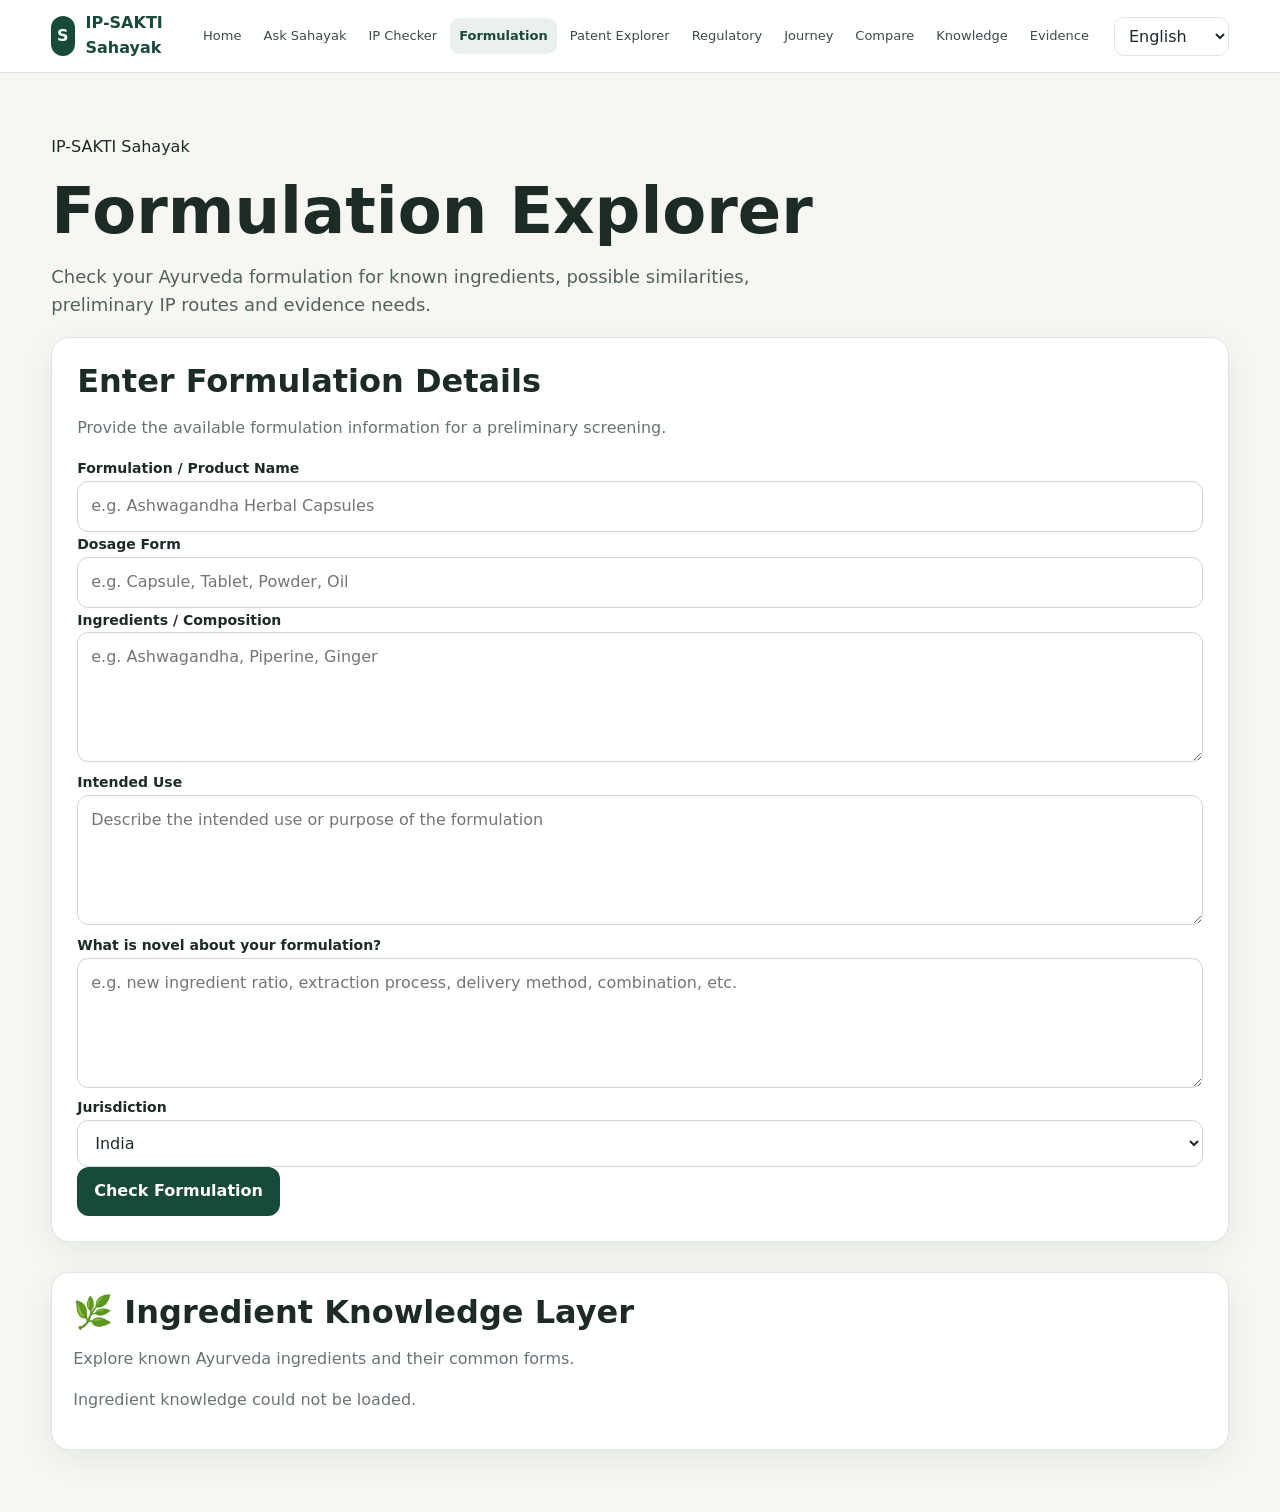
==== commit 7713edf9: "Update formulation.html" ====
--- a/formulation.html
+++ b/formulation.html
@@ -2,10 +2,12 @@
 <html lang="en">
 
 <head>
+
   <meta charset="utf-8">
+
   <meta
+    name="viewport"
     content="width=device-width,initial-scale=1"
-    name="viewport"
   >
 
   <title>
@@ -13,14 +15,15 @@
   </title>
 
   <meta
+    name="description"
     content="IP-SAKTI Sahayak — source-grounded AI guidance for Ayurveda IP and regulatory pathways."
-    name="description"
   >
 
   <link
     href="css/style.css"
     rel="stylesheet"
   >
+
 </head>
 
 
@@ -38,6 +41,7 @@
         class="brand"
         href="index.html"
       >
+
         <span class="brand-mark">
           S
         </span>
@@ -45,6 +49,7 @@
         <span>
           IP-SAKTI Sahayak
         </span>
+
       </a>
 
 
@@ -105,10 +110,11 @@
 
 
       <select
-        aria-label="Language"
         class="lang-select"
         id="language"
+        aria-label="Language"
       >
+
         <option value="English">
           English
         </option>
@@ -116,6 +122,7 @@
         <option value="Hindi">
           हिन्दी
         </option>
+
       </select>
 
     </div>
@@ -124,925 +131,1157 @@
 
 
   <!-- =========================
-       MAIN CONTENT
+       MAIN CONTENT START
        ========================= -->
 
   <main class="section">
 
     <div class="container">
-
-      <div class="section-head">
-
-        <div>
-
-          <div class="kicker">
-            Product classification
-          </div>
-
-          <h1 style="font-size:44px">
-            Ayurveda Formulation Explorer
-          </h1>
-
-          <p>
-            Classify a product/formulation and connect it
-            to preliminary IP, regulatory and ABS considerations.
-          </p>
-
-        </div>
-
+      <!-- PAGE HEADER -->
+      <div class="page-header">
+        <span class="eyebrow">IP-SAKTI Sahayak</span>
+
+        <h1>Formulation Explorer</h1>
+
+        <p class="lead">
+          Check your Ayurveda formulation for known ingredients,
+          possible similarities, preliminary IP routes and evidence needs.
+        </p>
       </div>
 
 
-      <!-- =========================
-           FORMULATION FORM
-           ========================= -->
-
+      <!-- FORMULATION FORM -->
       <div class="card form-card">
 
-        <div class="form-grid">
-
-
-          <!-- FORMULATION NAME -->
-
-          <div class="field">
-
-            <label>
-              Formulation name
-            </label>
-
-            <input
-              id="fName"
-              type="text"
-              placeholder="e.g. Ashwagandha botanical tablet"
-            >
-
-          </div>
-
-
-          <!-- DOSAGE FORM -->
-
-          <div class="field">
-
-            <label>
-              Dosage form
-            </label>
-
-            <input
-              id="fDose"
-              type="text"
-              placeholder="Tablet / powder / syrup / cream"
-            >
-
-          </div>
-
-
-          <!-- INGREDIENTS -->
-
-          <div class="field full">
-
-            <label>
-              Ingredients
-            </label>
-
-            <textarea
-              id="fIngredients"
-              placeholder="Type ingredient name (e.g. Ashwagandha, Tulsi, Neem)…"
-            ></textarea>
-
-
-            <div
-              id="ingredientSuggestions"
-              style="display:grid;gap:6px;margin-top:6px"
-            >
-            </div>
-
-
-            <div
-              id="ingredientChips"
-              style="display:flex;gap:7px;flex-wrap:wrap;margin-top:8px"
-            >
-            </div>
-
-          </div>
-
-
-          <!-- INTENDED USE -->
-
-          <div class="field">
-
-            <label>
-              Intended use
-            </label>
-
-            <input
-              id="fUse"
-              type="text"
-              placeholder="Describe intended use"
-            >
-
-          </div>
-
-
-          <!-- NOVELTY -->
-
-          <div class="field">
-
-            <label>
-              Traditional or novel?
-            </label>
-
-            <select id="fNovel">
-
-              <option value="Traditional">
-                Traditional
-              </option>
-
-              <option value="Novel / modified">
-                Novel / modified
-              </option>
-
-              <option value="Unknown">
-                Unknown
-              </option>
-
-            </select>
-
-          </div>
-
-
-          <!-- JURISDICTION -->
-
-          <div class="field">
-
-            <label>
-              Jurisdiction
-            </label>
-
-            <select id="fJurisdiction">
-
-              <option value="India">
-                India
-              </option>
-
-              <option value="International">
-                International
-              </option>
-
-            </select>
-
-          </div>
-
-        </div>
-
-
-        <!-- CLASSIFY BUTTON -->
-
-        <button
-          class="btn"
-          id="fBtn"
-          type="button"
-        >
-          Classify Formulation →
-        </button>
-
-
-        <!-- RESULT CONTAINER -->
-
-        <div
-          class="result card"
-          id="fResult"
-        >
-        </div>
-
-      </div>
-     <main class="section">
-    <div class="container">
-
-      <div class="section-head">
-        <div>
-          <div class="kicker">Product classification</div>
-
-          <h1 style="font-size:44px">
-            Ayurveda Formulation Explorer
-          </h1>
-
-          <p>
-            Classify a product/formulation and connect it to preliminary
-            IP, regulatory and ABS considerations.
+        <div class="card-header">
+          <h2>Enter Formulation Details</h2>
+
+          <p class="muted">
+            Provide the available formulation information for a
+            preliminary screening.
           </p>
         </div>
+
+
+        <!-- FORMULATION NAME -->
+        <div class="form-group">
+          <label for="fName">
+            Formulation / Product Name
+          </label>
+
+          <input
+            id="fName"
+            type="text"
+            placeholder="e.g. Ashwagandha Herbal Capsules"
+          />
+        </div>
+
+
+        <!-- DOSAGE FORM -->
+        <div class="form-group">
+          <label for="fDose">
+            Dosage Form
+          </label>
+
+          <input
+            id="fDose"
+            type="text"
+            placeholder="e.g. Capsule, Tablet, Powder, Oil"
+          />
+        </div>
+
+
+        <!-- INGREDIENTS -->
+        <div class="form-group">
+          <label for="fIngredients">
+            Ingredients / Composition
+          </label>
+
+          <textarea
+            id="fIngredients"
+            rows="4"
+            placeholder="e.g. Ashwagandha, Piperine, Ginger"
+          ></textarea>
+
+          <div
+            id="ingredientSuggestions"
+            class="ingredient-suggestions"
+          ></div>
+
+          <div
+            id="ingredientChips"
+            class="ingredient-chips"
+          ></div>
+        </div>
+
+
+        <!-- INTENDED USE -->
+        <div class="form-group">
+          <label for="fUse">
+            Intended Use
+          </label>
+
+          <textarea
+            id="fUse"
+            rows="3"
+            placeholder="Describe the intended use or purpose of the formulation"
+          ></textarea>
+        </div>
+
+
+        <!-- NOVELTY -->
+        <div class="form-group">
+
+          <label for="fNovel">
+            What is novel about your formulation?
+          </label>
+
+          <textarea
+            id="fNovel"
+            rows="4"
+            placeholder="e.g. new ingredient ratio, extraction process, delivery method, combination, etc."
+          ></textarea>
+
+        </div>
+
+
+        <!-- JURISDICTION -->
+        <div class="form-group">
+
+          <label for="fJurisdiction">
+            Jurisdiction
+          </label>
+
+          <select id="fJurisdiction">
+
+            <option value="India">
+              India
+            </option>
+
+            <option value="International">
+              International
+            </option>
+
+          </select>
+
+        </div>
+
+
+        <!-- CHECK BUTTON -->
+        <div class="form-actions">
+
+          <button
+            id="fBtn"
+            class="btn btn-primary"
+            type="button"
+          >
+            Check Formulation
+          </button>
+
+        </div>
+
       </div>
 
-      <div class="card form-card">
-
-        <div class="form-grid">
-
-          <!-- FORMULATION NAME -->
-          <div class="field">
-            <label for="fName">
-              Formulation name
-            </label>
-
-            <input
-              id="fName"
-              type="text"
-              placeholder="e.g. Ashwagandha botanical tablet"
-            />
+
+      <!-- RESULT AREA -->
+      <div
+        id="fResult"
+        class="result-area"
+      ></div>
+      <!-- INGREDIENT KNOWLEDGE LAYER -->
+      <div class="card" style="margin-top:30px;">
+
+        <div class="card-header">
+          <h2>🌿 Ingredient Knowledge Layer</h2>
+
+          <p class="muted">
+            Explore known Ayurveda ingredients and their common forms.
+          </p>
+        </div>
+
+        <div id="ingredientKnowledge">
+
+          <div class="muted">
+            Loading ingredient knowledge...
           </div>
 
-
-          <!-- DOSAGE FORM -->
-          <div class="field">
-            <label for="fDose">
-              Dosage form
-            </label>
-
-            <input
-              id="fDose"
-              type="text"
-              placeholder="Tablet / powder / syrup / cream"
-            />
+        </div>
+
+      </div>
+
+
+    </div>
+  </main>
+
+
+  <!-- COMMON JAVASCRIPT -->
+  <script src="js/main.js"></script>
+
+  <!-- FORMULATION PAGE JAVASCRIPT -->
+  <script>
+    // ================================
+    // FORMULATION EXPLORER
+    // ================================
+
+    let ingredientCatalog = [];
+    let selectedIngredients = [];
+
+
+    // ---------- SAFE HELPERS ----------
+
+    function safeArray(value) {
+      return Array.isArray(value) ? value : [];
+    }
+
+
+    function safeText(value, fallback = "") {
+      if (value === null || value === undefined) {
+        return fallback;
+      }
+
+      return String(value);
+    }
+
+
+    function getIngredientName(item) {
+      if (typeof item === "string") {
+        return item;
+      }
+
+      if (!item || typeof item !== "object") {
+        return "";
+      }
+
+      return (
+        item.name ||
+        item.ingredient ||
+        item.title ||
+        item.common_name ||
+        ""
+      );
+    }
+
+
+    // ---------- LOAD INGREDIENT KNOWLEDGE ----------
+
+    async function loadIngredientKnowledge() {
+
+      const container =
+        document.getElementById("ingredientKnowledge");
+
+      if (!container) return;
+
+      try {
+
+        const data = await apiGet("/ingredients");
+
+        ingredientCatalog = safeArray(
+          data.ingredients || data
+        );
+
+        if (!ingredientCatalog.length) {
+
+          container.innerHTML = `
+            <p class="muted">
+              No ingredient knowledge records available.
+            </p>
+          `;
+
+          return;
+        }
+
+
+        container.innerHTML = ingredientCatalog
+          .slice(0, 12)
+          .map(item => {
+
+            const name =
+              getIngredientName(item) || "Unknown ingredient";
+
+            const description =
+              item.description ||
+              item.info ||
+              item.common_forms ||
+              "Knowledge record available.";
+
+            return `
+              <div class="source">
+
+                <strong>
+                  ${escapeHtml(name)}
+                </strong>
+
+                <div class="muted" style="margin-top:5px;">
+                  ${escapeHtml(description)}
+                </div>
+
+              </div>
+            `;
+
+          })
+          .join("");
+
+      } catch (error) {
+
+        container.innerHTML = `
+          <p class="muted">
+            Ingredient knowledge could not be loaded.
+          </p>
+        `;
+
+        console.error(
+          "Ingredient knowledge error:",
+          error
+        );
+      }
+    }
+
+
+    // ---------- INGREDIENT SUGGESTIONS ----------
+
+    function showIngredientSuggestions(value) {
+
+      const box =
+        document.getElementById("ingredientSuggestions");
+
+      if (!box) return;
+
+      const query =
+        safeText(value).trim().toLowerCase();
+
+      if (!query) {
+
+        box.innerHTML = "";
+
+        return;
+      }
+
+
+      const matches = ingredientCatalog
+        .filter(item => {
+
+          const name =
+            getIngredientName(item)
+              .toLowerCase();
+
+          return name.includes(query);
+
+        })
+        .slice(0, 8);
+
+
+      if (!matches.length) {
+
+        box.innerHTML = "";
+
+        return;
+      }
+
+
+      box.innerHTML = matches
+        .map(item => {
+
+          const name =
+            getIngredientName(item);
+
+          return `
+            <button
+              type="button"
+              class="ingredient-suggestion"
+              data-ingredient="${escapeHtml(name)}"
+            >
+              ${escapeHtml(name)}
+            </button>
+          `;
+
+        })
+        .join("");
+
+
+      box
+        .querySelectorAll(
+          ".ingredient-suggestion"
+        )
+        .forEach(button => {
+
+          button.addEventListener(
+            "click",
+            () => {
+
+              addIngredient(
+                button.dataset.ingredient
+              );
+
+            }
+          );
+
+        });
+    }
+
+
+    // ---------- ADD INGREDIENT ----------
+
+    function addIngredient(name) {
+
+      name =
+        safeText(name).trim();
+
+      if (!name) return;
+
+
+      const exists =
+        selectedIngredients.some(
+          item =>
+            item.toLowerCase() ===
+            name.toLowerCase()
+        );
+
+
+      if (!exists) {
+
+        selectedIngredients.push(name);
+
+      }
+
+
+      renderIngredientChips();
+
+
+      const input =
+        document.getElementById("fIngredients");
+
+      if (input) {
+
+        const existing =
+          input.value
+            .split(",")
+            .map(x => x.trim())
+            .filter(Boolean);
+
+
+        const alreadyThere =
+          existing.some(
+            item =>
+              item.toLowerCase() ===
+              name.toLowerCase()
+          );
+
+
+        if (!alreadyThere) {
+
+          existing.push(name);
+
+        }
+
+
+        input.value =
+          existing.join(", ");
+
+      }
+
+
+      const suggestions =
+        document.getElementById(
+          "ingredientSuggestions"
+        );
+
+      if (suggestions) {
+
+        suggestions.innerHTML = "";
+
+      }
+    }
+
+
+    // ---------- REMOVE INGREDIENT ----------
+
+    function removeIngredient(name) {
+
+      selectedIngredients =
+        selectedIngredients.filter(
+          item =>
+            item.toLowerCase() !==
+            name.toLowerCase()
+        );
+
+
+      const input =
+        document.getElementById("fIngredients");
+
+      if (input) {
+
+        input.value =
+          selectedIngredients.join(", ");
+
+      }
+
+
+      renderIngredientChips();
+    }
+
+
+    // ---------- RENDER CHIPS ----------
+
+    function renderIngredientChips() {
+
+      const box =
+        document.getElementById(
+          "ingredientChips"
+        );
+
+      if (!box) return;
+
+
+      box.innerHTML =
+        selectedIngredients
+          .map(name => {
+
+            return `
+              <span class="ingredient-chip">
+
+                ${escapeHtml(name)}
+
+                <button
+                  type="button"
+                  data-remove="${escapeHtml(name)}"
+                  aria-label="Remove ingredient"
+                >
+                  ×
+                </button>
+
+              </span>
+            `;
+
+          })
+          .join("");
+
+
+      box
+        .querySelectorAll(
+          "[data-remove]"
+        )
+        .forEach(button => {
+
+          button.addEventListener(
+            "click",
+            () => {
+
+              removeIngredient(
+                button.dataset.remove
+              );
+
+            }
+          );
+
+        });
+    }
+
+
+    // ---------- FORMULATION CHECK ----------
+
+    async function checkFormulation() {
+
+      const result =
+        document.getElementById("fResult");
+
+      const button =
+        document.getElementById("fBtn");
+
+
+      if (!result) return;
+
+
+      const name =
+        document.getElementById("fName")?.value
+          .trim() || "";
+
+
+      const dosage =
+        document.getElementById("fDose")?.value
+          .trim() || "";
+
+
+      const ingredientsText =
+        document.getElementById(
+          "fIngredients"
+        )?.value.trim() || "";
+
+
+      const intendedUse =
+        document.getElementById("fUse")?.value
+          .trim() || "";
+
+
+      const novelty =
+        document.getElementById("fNovel")?.value
+          .trim() || "";
+
+
+      const jurisdiction =
+        document.getElementById(
+          "fJurisdiction"
+        )?.value || "India";
+
+
+      if (!name) {
+
+        result.innerHTML = `
+          <div class="notice">
+            Please enter the formulation name.
           </div>
-
-
-          <!-- INGREDIENTS -->
-          <div class="field full">
-
-            <label for="fIngredients">
-              Ingredients
-            </label>
-
-            <textarea
-              id="fIngredients"
-              placeholder="Type ingredient name (e.g. Ashwagandha, Tulsi, Neem)…"
-            ></textarea>
-
-            <div
-              id="ingredientSuggestions"
-              style="display:grid;gap:6px;margin-top:6px"
-            ></div>
-
-            <div
-              id="ingredientChips"
-              style="display:flex;gap:7px;flex-wrap:wrap;margin-top:8px"
-            ></div>
-
+        `;
+
+        result.classList.add("show");
+
+        return;
+      }
+
+
+      if (!ingredientsText) {
+
+        result.innerHTML = `
+          <div class="notice">
+            Please enter at least one ingredient.
           </div>
-
-
-          <!-- INTENDED USE -->
-          <div class="field">
-
-            <label for="fUse">
-              Intended use
-            </label>
-
-            <input
-              id="fUse"
-              type="text"
-              placeholder="Describe intended use"
-            />
+        `;
+
+        result.classList.add("show");
+
+        return;
+      }
+
+
+      if (button) {
+
+        button.disabled = true;
+
+        button.textContent =
+          isHindi()
+            ? "जाँच हो रही है..."
+            : "Checking...";
+
+      }
+
+
+      result.innerHTML = `
+        <div class="card">
+
+          <h3>
+            ${
+              isHindi()
+                ? "फॉर्मुलेशन की जाँच हो रही है..."
+                : "Checking formulation..."
+            }
+          </h3>
+
+          <p class="muted">
+            ${
+              isHindi()
+                ? "कृपया प्रतीक्षा करें।"
+                : "Please wait while the formulation is screened."
+            }
+          </p>
+
+        </div>
+      `;
+
+      result.classList.add("show");
+
+
+      try {
+
+        const payload = {
+
+          formulation_name:
+            name,
+
+          dosage_form:
+            dosage,
+
+          ingredients:
+            ingredientsText,
+
+          intended_use:
+            intendedUse,
+
+          novelty:
+            novelty,
+
+          jurisdiction:
+            jurisdiction,
+
+          language:
+            currentLanguage()
+
+        };
+
+
+        const data =
+          await apiPost(
+            "/classify",
+            payload
+          );
+
+
+        // ---------- SAFE RESPONSE ARRAYS ----------
+
+        const matchedIngredients =
+          safeArray(
+            data.matched_ingredients
+          );
+
+
+        const nextSteps =
+          safeArray(
+            data.next_steps
+          ).length
+              ? safeArray(data.next_steps)
+              : safeArray(data.steps);
+
+
+        const routes =
+          safeArray(
+            data.possible_ip_routes
+          ).length
+              ? safeArray(data.possible_ip_routes)
+              : safeArray(data.ip_routes);
+
+
+        const sources =
+          safeArray(
+            data.sources
+          );
+
+
+        // ---------- MATCHED INGREDIENTS ----------
+
+        const ingredientCards =
+          matchedIngredients
+            .map(item => {
+
+              const ingredient =
+                getIngredientName(item) ||
+                "Known ingredient";
+
+
+              const aliases =
+                safeArray(
+                  item.aliases
+                );
+
+
+              const forms =
+                safeArray(
+                  item.common_forms
+                );
+
+
+              return `
+                <div class="source">
+
+                  <strong>
+                    ${escapeHtml(ingredient)}
+                  </strong>
+
+                  ${
+                    aliases.length
+                      ? `
+                        <div class="muted">
+                          Aliases:
+                          ${escapeHtml(
+                            aliases.join(", ")
+                          )}
+                        </div>
+                      `
+                      : ""
+                  }
+
+                  ${
+                    forms.length
+                      ? `
+                        <div class="muted">
+                          Common forms:
+                          ${escapeHtml(
+                            forms.join(", ")
+                          )}
+                        </div>
+                      `
+                      : ""
+                  }
+
+                </div>
+              `;
+
+            })
+            .join("");
+
+
+        const ingredientSection =
+          ingredientCards
+            ? `
+              <div style="margin-top:22px">
+
+                <h3>
+                  ${
+                    isHindi()
+                      ? "पहचाने गए घटक"
+                      : "Detected Ingredients"
+                  }
+                </h3>
+
+                ${ingredientCards}
+
+              </div>
+            `
+            : "";
+
+
+        // ---------- IP ROUTES ----------
+
+        const routeCards =
+          routes
+            .map(route => {
+
+              const text =
+                typeof route === "string"
+                  ? route
+                  : (
+                      route.name ||
+                      route.route ||
+                      route.type ||
+                      ""
+                    );
+
+
+              return text
+                ? `
+                  <li>
+                    ${escapeHtml(text)}
+                  </li>
+                `
+                : "";
+
+            })
+            .join("");
+
+
+        const routeSection =
+          routeCards
+            ? `
+              <div style="margin-top:22px">
+
+                <h3>
+                  ${
+                    isHindi()
+                      ? "संभावित IP मार्ग"
+                      : "Possible IP Routes"
+                  }
+                </h3>
+
+                <ul>
+                  ${routeCards}
+                </ul>
+
+              </div>
+            `
+            : "";
+
+
+        // ---------- NEXT STEPS ----------
+
+        const stepCards =
+          nextSteps
+            .map(step => {
+
+              const text =
+                typeof step === "string"
+                  ? step
+                  : (
+                      step.text ||
+                      step.description ||
+                      step.step ||
+                      ""
+                    );
+
+
+              return text
+                ? `
+                  <li>
+                    ${escapeHtml(text)}
+                  </li>
+                `
+                : "";
+
+            })
+            .join("");
+
+
+        const stepsSection =
+          stepCards
+            ? `
+              <div style="margin-top:22px">
+
+                <h3>
+                  ${
+                    isHindi()
+                      ? "सुझाव / अगले कदम"
+                      : "Recommendations / Next Steps"
+                  }
+                </h3>
+
+                <ol>
+                  ${stepCards}
+                </ol>
+
+              </div>
+            `
+            : "";
+
+
+        // ---------- MAIN RESULT ----------
+
+        const indicator =
+          data.preliminary_indicator ||
+          data.indicator ||
+          data.result ||
+          "Preliminary screening completed.";
+
+
+        const attention =
+          data.attention_level ||
+          data.attention ||
+          "Not specified";
+
+
+        const summary =
+          data.summary ||
+          data.message ||
+          data.explanation ||
+          "";
+
+
+        const warning =
+          data.warning ||
+          data.disclaimer ||
+          "";
+
+
+        result.innerHTML = `
+
+          <div class="card">
+
+            <h2>
+              ${
+                isHindi()
+                  ? "फॉर्मुलेशन स्क्रीनिंग परिणाम"
+                  : "Formulation Screening Result"
+              }
+            </h2>
+
+
+            <div class="result-grid">
+
+              <div class="result-box">
+
+                <strong>
+                  ${
+                    isHindi()
+                      ? "प्रारंभिक संकेतक"
+                      : "Preliminary Indicator"
+                  }
+                </strong>
+
+                <p>
+                  ${escapeHtml(indicator)}
+                </p>
+
+              </div>
+
+
+              <div class="result-box">
+
+                <strong>
+                  ${
+                    isHindi()
+                      ? "ध्यान स्तर"
+                      : "Attention Level"
+                  }
+                </strong>
+
+                <p>
+                  ${escapeHtml(attention)}
+                </p>
+
+              </div>
+
+            </div>
+
+
+            ${
+              summary
+                ? `
+                  <div style="margin-top:20px">
+
+                    <h3>
+                      ${
+                        isHindi()
+                          ? "विश्लेषण"
+                          : "Analysis"
+                      }
+                    </h3>
+
+                    <p>
+                      ${escapeHtml(summary)}
+                    </p>
+
+                  </div>
+                `
+                : ""
+            }
+
+
+            ${ingredientSection}
+
+            ${routeSection}
+
+            ${stepsSection}
+
+
+            ${
+              warning
+                ? `
+                  <div
+                    class="notice"
+                    style="margin-top:22px"
+                  >
+                    <strong>
+                      ${
+                        isHindi()
+                          ? "महत्वपूर्ण सूचना"
+                          : "Important Notice"
+                      }
+                    </strong>
+
+                    <p>
+                      ${escapeHtml(warning)}
+                    </p>
+
+                  </div>
+                `
+                : ""
+            }
+
+
+            ${sourcesHtml(sources)}
 
           </div>
 
-
-          <!-- NOVELTY -->
-          <div class="field">
-
-            <label for="fNovel">
-              Traditional or novel?
-            </label>
-
-            <select id="fNovel">
-              <option value="Traditional">
-                Traditional
-              </option>
-
-              <option value="Novel / modified">
-                Novel / modified
-              </option>
-
-              <option value="Unknown">
-                Unknown
-              </option>
-            </select>
-
-          </div>
-
-
-          <!-- JURISDICTION -->
-          <div class="field">
-
-            <label for="fJurisdiction">
-              Jurisdiction
-            </label>
-
-            <select id="fJurisdiction">
-              <option value="India">
-                India
-              </option>
-
-              <option value="International">
-                International
-              </option>
-            </select>
-
-          </div>
-
-        </div>
-
-
-        <!-- CLASSIFY BUTTON -->
-        <button
-          class="btn"
-          id="fBtn"
-          type="button"
-        >
-          Classify Formulation →
-        </button>
-
-
-        <!-- RESULT -->
-        <div
-          class="result card"
-          id="fResult"
-        ></div>
-
-      </div>
-
-    </div>
-      <!-- =========================
-         INGREDIENT KNOWLEDGE LAYER
-         ========================= -->
-
-    <section
-      class="section"
-      style="padding:25px 0 0"
-    >
-
-      <div class="container">
-
-        <div class="card form-card">
-
-          <div class="kicker">
-            Prototype ingredient intelligence
-          </div>
-
-          <h2>
-            Ingredient knowledge layer
-          </h2>
-
-          <p class="muted">
-            Start typing an ingredient to see known aliases and
-            preliminary traditional-knowledge, IP, ABS and
-            regulatory flags.
-            This database is a prototype and must be verified
-            against current authoritative sources.
-          </p>
-
-        </div>
-
-      </div>
-
-    </section>
-
-  </main>
-
-
-  <!-- =========================
-       JAVASCRIPT
-       ========================= -->
-
-  <script src="js/main.js"></script>
-
-  <script>
-   <script>
-let ingredientCatalog = [];
-let selectedIngredients = [];
-
-
-/* =========================
-   INGREDIENT CHIPS
-   ========================= */
-
-function renderIngredientChips() {
-  const wrap = document.getElementById("ingredientChips");
-
-  if (!wrap) return;
-
-  wrap.innerHTML = selectedIngredients.map(x => `
-    <span class="pill">
-      ${escapeHtml(x)}
-
-      <button
-        type="button"
-        onclick="removeIngredient('${escapeHtml(x).replace(/'/g, "&#039;")}')"
-        style="border:0;background:transparent;color:inherit;font-weight:900;cursor:pointer"
-      >
-        ×
-      </button>
-    </span>
-  `).join("");
-}
-
-
-function removeIngredient(name) {
-
-  selectedIngredients =
-    selectedIngredients.filter(x => x !== name);
-
-  const input = document.getElementById("fIngredients");
-
-  if (input) {
-    input.value = selectedIngredients.join(", ");
-  }
-
-  renderIngredientChips();
-}
-
-
-/* =========================
-   INGREDIENT SUGGESTIONS
-   ========================= */
-
-function showIngredientSuggestions(value) {
-
-  const box =
-    document.getElementById("ingredientSuggestions");
-
-  if (!box) return;
-
-  const q = value.trim().toLowerCase();
-
-  if (!q) {
-    box.innerHTML = "";
-    return;
-  }
-
-  const matches = Array.isArray(ingredientCatalog)
-    ? ingredientCatalog.filter(x => {
-
-        const name = String(x.name || "");
-
-        const aliases = Array.isArray(x.aliases)
-          ? x.aliases.join(" ")
-          : String(x.aliases || "");
-
-        return (name + " " + aliases)
-          .toLowerCase()
-          .includes(q);
-
-      }).slice(0, 6)
-    : [];
-
-
-  box.innerHTML = matches.map(x => {
-
-    const name = String(x.name || "");
-
-    const aliases = Array.isArray(x.aliases)
-      ? x.aliases.join(", ")
-      : String(x.aliases || "");
-
-    return `
-      <button
-        type="button"
-        class="source"
-        style="
-          display:block;
-          width:100%;
-          text-align:left;
-          border:1px solid var(--border);
-          background:#fff;
-          cursor:pointer
-        "
-        onclick="pickIngredient('${escapeHtml(name).replace(/'/g, "&#039;")}')"
-      >
-
-        <strong>${escapeHtml(name)}</strong>
-
-        <span class="muted">
-          ${escapeHtml(aliases)}
-        </span>
-
-      </button>
-    `;
-
-  }).join("");
-}
-
-
-function pickIngredient(name) {
-
-  if (!selectedIngredients.includes(name)) {
-    selectedIngredients.push(name);
-  }
-
-  const input = document.getElementById("fIngredients");
-
-  if (input) {
-    input.value = selectedIngredients.join(", ");
-  }
-
-  const suggestions =
-    document.getElementById("ingredientSuggestions");
-
-  if (suggestions) {
-    suggestions.innerHTML = "";
-  }
-
-  renderIngredientChips();
-}
-
-
-/* =========================
-   PAGE INITIALIZATION
-   ========================= */
-
-document.addEventListener("DOMContentLoaded", async () => {
-
-  /* Load ingredient database */
-
-  try {
-
-    const d = await apiGet("/ingredients");
-
-    ingredientCatalog =
-      Array.isArray(d.items)
-        ? d.items
-        : [];
-
-  } catch (e) {
-
-    ingredientCatalog = [];
-
-  }
-
-
-  /* Ingredient input */
-
-  const ingredientInput =
-    document.getElementById("fIngredients");
-
-  if (ingredientInput) {
-
-    ingredientInput.addEventListener(
-      "input",
-      e => showIngredientSuggestions(e.target.value)
-    );
-
-  }
-
-
-  /* =========================
-     FORMULATION CHECK BUTTON
-     ========================= */
-
-  const button =
-    document.getElementById("fBtn");
-
-  if (!button) return;
-
-
-  button.onclick = async () => {
-
-    const result =
-      document.getElementById("fResult");
-
-    if (!result) return;
-
-
-    /* Loading */
-
-    result.classList.add("show");
-
-    result.innerHTML = `
-      <div class="loading">
-        <span class="dot"></span>
-
-        Matching ingredients and
-        classifying formulation…
-      </div>
-    `;
-
-
-    try {
-
-      /* =========================
-         SEND REQUEST
-         ========================= */
-
-      const d = await apiPost("/classify", {
-
-        name:
-          document.getElementById("fName")?.value || "",
-
-        dosage_form:
-          document.getElementById("fDose")?.value || "",
-
-        ingredients:
-          document.getElementById("fIngredients")?.value || "",
-
-        intended_use:
-          document.getElementById("fUse")?.value || "",
-
-        novelty:
-          document.getElementById("fNovel")?.value || "",
-
-        jurisdiction:
-          document.getElementById("fJurisdiction")?.value || "",
-
-        language:
-          currentLanguage()
-
-      });
-
-
-      /* =========================
-         SAFE ARRAY HANDLING
-         ========================= */
-
-      const matchedIngredients =
-        Array.isArray(d.matched_ingredients)
-          ? d.matched_ingredients
-          : [];
-
-
-      const nextSteps =
-        Array.isArray(d.next_steps)
-          ? d.next_steps
-          : (
-              Array.isArray(d.steps)
-                ? d.steps
-                : []
-            );
-
-
-      const sources =
-        Array.isArray(d.sources)
-          ? d.sources
-          : [];
-
-
-      /* =========================
-         INGREDIENT CARDS
-         ========================= */
-
-      const ingredientCards =
-        matchedIngredients.map(x => {
-
-          const aliases =
-            Array.isArray(x.aliases)
-              ? x.aliases.join(", ")
-              : String(x.aliases || "—");
-
-
-          const commonForms =
-            Array.isArray(x.common_forms)
-              ? x.common_forms.join(", ")
-              : String(x.common_forms || "—");
-
-
-          return `
-            <div class="card">
-
-              <div class="result-header">
-
-                <h3>
-                  🌿 ${escapeHtml(x.name || "Unknown ingredient")}
-                </h3>
-
-                <span class="pill">
-                  Matched
-                </span>
-
-              </div>
-
-
-              <p class="muted">
-
-                <b>Also known as:</b>
-                ${escapeHtml(aliases)}
-
-              </p>
-
-
-              <p class="muted">
-
-                <b>Part used:</b>
-                ${escapeHtml(x.part_used || "—")}
-
-                ·
-
-                <b>Common forms:</b>
-                ${escapeHtml(commonForms)}
-
-              </p>
-
-
-              <p>
-
-                <b>Traditional context:</b>
-                ${escapeHtml(x.traditional_context || "—")}
-
-              </p>
-
-
-              <p>
-
-                <b>IP:</b>
-                ${escapeHtml(x.ip_flag || "—")}
-
-              </p>
-
-
-              <p>
-
-                <b>ABS:</b>
-                ${escapeHtml(x.abs_flag || "—")}
-
-              </p>
-
-
-              <p>
-
-                <b>Regulatory:</b>
-                ${escapeHtml(x.regulatory_flag || "—")}
-
-              </p>
-
-            </div>
-          `;
-
-        }).join("");
-
-
-      /* =========================
-         DETECTED INGREDIENT SECTION
-         ========================= */
-
-      const ingredientSection =
-        ingredientCards
-          ? `
-            <h3 style="margin-top:22px">
-              Detected ingredients
-            </h3>
-
-            <div class="grid grid-2">
-              ${ingredientCards}
-            </div>
-          `
-          : `
-            <div
-              class="notice"
-              style="margin-top:20px"
-            >
-              No known ingredient was confidently
-              matched in the prototype database.
-              You can still enter the ingredient manually
-              and verify it against authoritative sources.
-            </div>
-          `;
-
-
-      /* =========================
-         NEXT STEPS
-         ========================= */
-
-      const nextStepsHtml =
-        nextSteps.length
-          ? `
-            <h3 style="margin-top:22px">
-              Next steps
-            </h3>
-
-            <ol>
+        `;
+
+
+        result.classList.add("show");
+
+        translateDynamicContent();
+
+
+      } catch (error) {
+
+        console.error(
+          "Formulation check error:",
+          error
+        );
+
+
+        result.innerHTML = `
+
+          <div class="notice">
+
+            <strong>
               ${
-                nextSteps.map(x =>
-                  `<li>${escapeHtml(x)}</li>`
-                ).join("")
+                isHindi()
+                  ? "जाँच विफल"
+                  : "Check failed"
               }
-            </ol>
-          `
-          : "";
-
-
-      /* =========================
-         FINAL RESULT
-         ========================= */
-
-      result.innerHTML = `
-
-        <div class="result-header">
-
-          <h2>
-            ${escapeHtml(
-              d.category || "Preliminary formulation assessment"
-            )}
-          </h2>
-
-          <span class="pill">
-            ${escapeHtml(
-              d.confidence || "Preliminary"
-            )}
-            confidence
-          </span>
-
-        </div>
-
-
-        <p>
-          ${escapeHtml(
-            d.explanation ||
-            "This is a preliminary, source-grounded assessment."
-          )}
-        </p>
-
-
-        ${ingredientSection}
-
-
-        <div
-          class="grid grid-3"
-          style="margin-top:20px"
-        >
-
-          <div class="card">
-
-            <h3>
-              Regulatory
-            </h3>
-
-            <p class="muted">
+            </strong>
+
+            <p>
               ${escapeHtml(
-                d.regulatory || "Not specified"
+                error.message ||
+                "Unable to process formulation."
               )}
             </p>
 
           </div>
 
-
-          <div class="card">
-
-            <h3>
-              IP posture
-            </h3>
-
-            <p class="muted">
-              ${escapeHtml(
-                d.ip || "Not specified"
-              )}
-            </p>
-
-          </div>
-
-
-          <div class="card">
-
-            <h3>
-              ABS / TK
-            </h3>
-
-            <p class="muted">
-              ${escapeHtml(
-                d.abs || "Not specified"
-              )}
-            </p>
-
-          </div>
-
-        </div>
-
-
-        ${nextStepsHtml}
-
-
-        ${sourcesHtml(sources)}
-
-      `;
-
-
-      translateDynamicContent();
-
-
-    } catch (e) {
-
-      result.innerHTML = `
-        <div class="notice">
-          ${escapeHtml(
-            e.message || "Something went wrong."
-          )}
-        </div>
-      `;
-
+        `;
+
+        result.classList.add("show");
+
+      } finally {
+
+        if (button) {
+
+          button.disabled = false;
+
+          button.textContent =
+            isHindi()
+              ? "फॉर्मुलेशन जाँचें"
+              : "Check Formulation";
+
+        }
+
+      }
     }
 
-  };
-
-});
-</script>
+
+    // ---------- EVENT LISTENERS ----------
+
+    document.addEventListener(
+      "DOMContentLoaded",
+      () => {
+
+        const input =
+          document.getElementById(
+            "fIngredients"
+          );
+
+
+        if (input) {
+
+          input.addEventListener(
+            "input",
+            () => {
+
+              showIngredientSuggestions(
+                input.value
+              );
+
+            }
+          );
+
+        }
+
+
+        const button =
+          document.getElementById("fBtn");
+
+
+        if (button) {
+
+          button.addEventListener(
+            "click",
+            checkFormulation
+          );
+
+        }
+
+
+        loadIngredientKnowledge();
+
+      }
+    );
+
+  </script>
 
 </body>
 </html>
-
-    </div>
